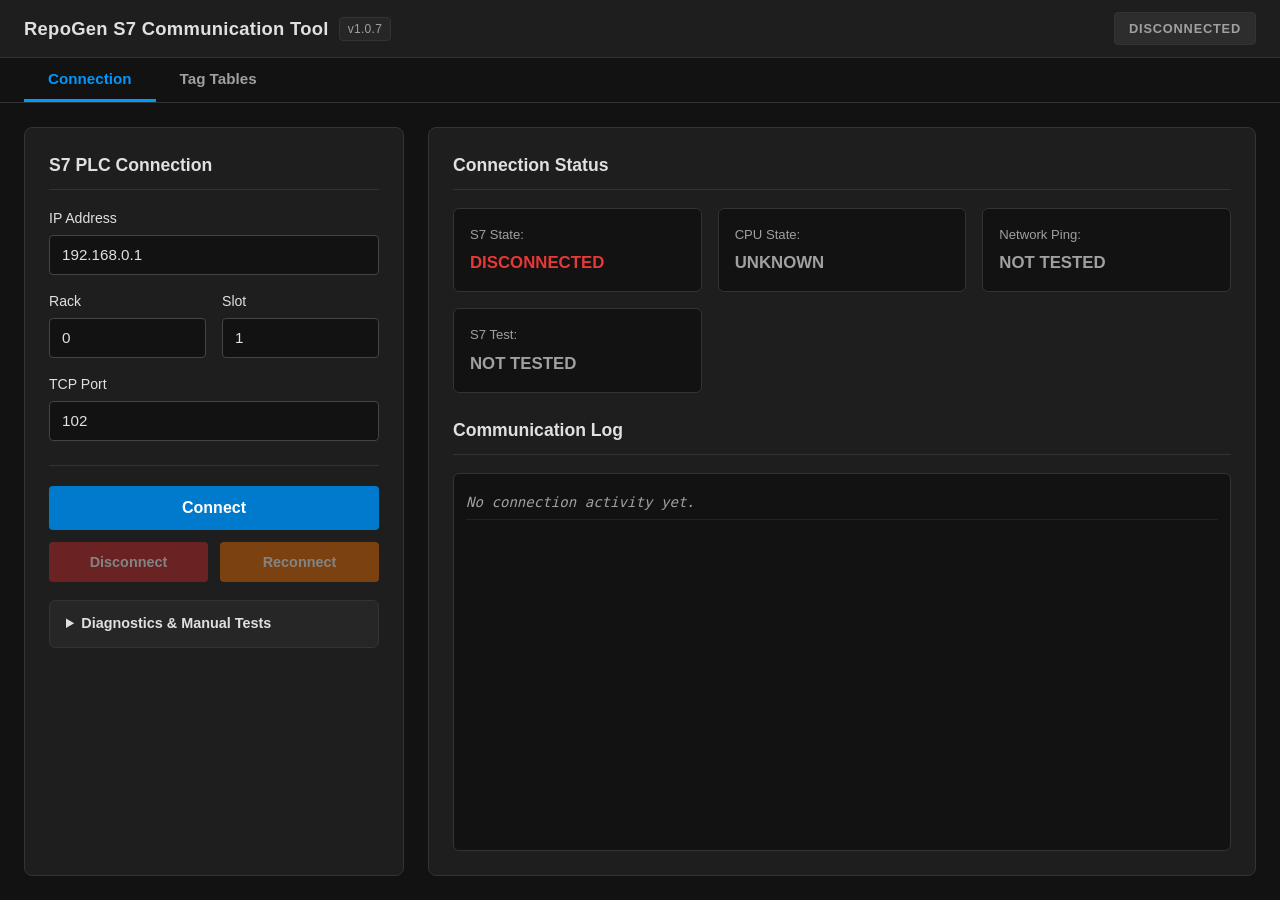
==== frontend/index.html @ 50e24ed0 "Fix RepoGen S7: BOOL normalization, transport failure auto-recovery, and full UI/UX overhaul" ====
<!DOCTYPE html>
<html lang="en">
<head>
    <meta charset="UTF-8">
    <meta name="viewport" content="width=device-width, initial-scale=1.0">
    <title>RepoGen - S7 Communication Tool</title>
    <link rel="stylesheet" href="styles.css">
</head>
<body>
    <div class="app-container" id="app-container">
        <header class="app-header">
            <h1>
                RepoGen S7 Communication Tool 
                <span class="version-badge">v1.0.7</span>
            </h1>
            <div id="connection-indicator" class="status-badge disconnected" role="status" aria-live="polite">DISCONNECTED</div>
        </header>

        <nav class="tabs" role="tablist" aria-label="Main Navigation">
            <button class="tab-btn active" id="tab-btn-connection" role="tab" aria-selected="true" aria-controls="tab-connection" data-target="tab-connection">Connection</button>
            <button class="tab-btn" id="tab-btn-tags" role="tab" aria-selected="false" aria-controls="tab-tags" data-target="tab-tags">Tag Tables</button>
        </nav>

        <main class="app-main">
            <!-- Connection Tab -->
            <section id="tab-connection" class="tab-content active" role="tabpanel" aria-labelledby="tab-btn-connection">
                <div class="connection-grid">
                    <!-- Config Panel -->
                    <div class="panel config-panel">
                        <h2>S7 PLC Connection</h2>
                        <form id="connection-form" onsubmit="return false;">
                            <div class="form-group">
                                <label for="ip-address">IP Address</label>
                                <input type="text" id="ip-address" value="192.168.0.1" placeholder="192.168.0.1" autocomplete="off" spellcheck="false">
                            </div>
                            
                            <div class="form-row">
                                <div class="form-group half">
                                    <label for="rack">Rack</label>
                                    <input type="number" id="rack" value="0" min="0" max="7">
                                </div>
                                <div class="form-group half">
                                    <label for="slot">Slot</label>
                                    <input type="number" id="slot" value="1" min="0" max="31">
                                </div>
                            </div>

                            <div class="form-group">
                                <label for="port">TCP Port</label>
                                <input type="number" id="port" value="102" min="1" max="65535">
                            </div>

                            <div class="main-conn-actions">
                                <button type="button" id="btn-connect" class="btn primary btn-large">Connect</button>
                                <div class="secondary-conn-row">
                                    <button type="button" id="btn-disconnect" class="btn danger" disabled>Disconnect</button>
                                    <button type="button" id="btn-reconnect" class="btn warning" disabled>Reconnect</button>
                                </div>
                            </div>

                            <!-- Diagnostics Collapsible -->
                            <details class="diagnostics-accordion" id="diag-details">
                                <summary class="diagnostics-summary">Diagnostics & Manual Tests</summary>
                                <div class="diagnostics-body">
                                    <div class="diag-item">
                                        <button type="button" id="btn-ping" class="btn secondary">Ping PLC</button>
                                        <p>Check whether the device responds on the network.</p>
                                    </div>
                                    <div class="diag-item">
                                        <button type="button" id="btn-test-s7" class="btn secondary">Test S7 Communication</button>
                                        <p>Check whether an S7 session can be established.</p>
                                    </div>
                                </div>
                            </details>
                        </form>
                    </div>

                    <!-- Status Panel -->
                    <div class="panel status-panel">
                        <h2>Connection Status</h2>
                        <div class="status-grid">
                            <div class="status-item">
                                <span class="label">S7 State:</span>
                                <span id="s7-state" class="value disconnected" role="status" aria-live="polite">DISCONNECTED</span>
                            </div>
                            <div class="status-item">
                                <span class="label">CPU State:</span>
                                <span id="cpu-state" class="value unknown" role="status" aria-live="polite">UNKNOWN</span>
                            </div>
                            <div class="status-item">
                                <span class="label">Network Ping:</span>
                                <span id="ping-state" class="value unknown" role="status">NOT TESTED</span>
                            </div>
                            <div class="status-item">
                                <span class="label">S7 Test:</span>
                                <span id="s7-test-state" class="value unknown" role="status">NOT TESTED</span>
                            </div>
                        </div>

                        <h2>Communication Log</h2>
                        <div class="log-container" tabindex="0" role="region" aria-label="Communication Log Output">
                            <ul id="log-list" aria-live="polite">
                                <li class="log-empty">No connection activity yet.</li>
                            </ul>
                        </div>
                    </div>
                </div>
            </section>

            <!-- Tag Tables Tab -->
            <section id="tab-tags" class="tab-content" role="tabpanel" aria-labelledby="tab-btn-tags">
                <div class="tags-layout">
                    <!-- Wide Sidebar (~230px, hidden on narrow screens) -->
                    <aside class="tags-sidebar" id="tags-sidebar" aria-label="Tag Tables Sidebar">
                        <div class="tags-sidebar-header">
                            <h2>Tables</h2>
                            <button type="button" id="btn-new-table-sidebar" class="btn secondary btn-small" title="Create New Table">+ New</button>
                        </div>
                        <ul id="table-list" class="tags-sidebar-list" role="listbox" aria-label="Tag Tables">
                            <!-- Table list injected here -->
                        </ul>
                    </aside>

                    <!-- Main Tags Content -->
                    <div class="tags-main-content">
                        <div class="tags-toolbar">
                            <div class="tags-toolbar-left">
                                <!-- Compact Dropdown for narrow screens -->
                                <div class="compact-table-select-wrap">
                                    <label for="tag-table-select" class="sr-only" style="display:none;">Select Tag Table</label>
                                    <select id="tag-table-select" aria-label="Select Tag Table">
                                        <option value="">Select a Table...</option>
                                    </select>
                                </div>
                                <button type="button" id="btn-toggle-poll" class="btn primary" disabled>Start Monitoring</button>
                                <button type="button" id="btn-add-tag" class="btn secondary" disabled>+ Add Tag</button>
                            </div>
                            <div class="tags-toolbar-right">
                                <button type="button" id="btn-new-table" class="btn secondary compact-table-select-wrap">New Table</button>
                                <button type="button" id="btn-delete-table" class="btn danger" disabled>Delete Table</button>
                            </div>
                        </div>

                        <!-- Monitoring Diagnostics Bar -->
                        <div id="read-diagnostics" class="poll-diag-bar" role="status" aria-live="polite">
                            <span><strong>Status:</strong> Not monitoring</span>
                            <span><strong>Last Poll:</strong> Never</span>
                            <span><strong>Attempted:</strong> 0</span>
                            <span><strong>Success:</strong> 0</span>
                            <span><strong>Failed:</strong> 0</span>
                        </div>

                        <!-- Data Table Container -->
                        <div class="table-responsive" tabindex="0" role="region" aria-label="Tags Data Table">
                            <table class="tags-table" id="tags-table">
                                <thead>
                                    <tr>
                                        <th scope="col">Name</th>
                                        <th scope="col">Address</th>
                                        <th scope="col">Data Type</th>
                                        <th scope="col">Access</th>
                                        <th scope="col">Value</th>
                                        <th scope="col">Quality</th>
                                        <th scope="col">Latency</th>
                                        <th scope="col">Actions</th>
                                    </tr>
                                </thead>
                                <tbody id="tags-tbody">
                                    <tr>
                                        <td colspan="8" style="text-align: center; color: var(--text-muted); padding: 24px;">
                                            Select or create a tag table to view tags.
                                        </td>
                                    </tr>
                                </tbody>
                            </table>
                        </div>
                    </div>
                </div>
            </section>
        </main>
    </div>

    <!-- Modal 1: New / Edit Table -->
    <div id="modal-table" class="modal-overlay" role="dialog" aria-modal="true" aria-labelledby="modal-table-title">
        <div class="modal-card">
            <div class="modal-header">
                <h3 id="modal-table-title">New Tag Table</h3>
                <button type="button" class="btn btn-small secondary btn-close-modal" aria-label="Close dialog">&times;</button>
            </div>
            <div class="modal-body">
                <div class="form-group">
                    <label for="modal-table-name">Table Name</label>
                    <input type="text" id="modal-table-name" placeholder="e.g. Tank System 1" autocomplete="off">
                    <span id="modal-table-name-error" class="field-error"></span>
                </div>
                <div class="form-group">
                    <label for="modal-table-desc">Description (optional)</label>
                    <input type="text" id="modal-table-desc" placeholder="e.g. Main PLC diagnostic tags">
                </div>
            </div>
            <div class="modal-footer">
                <button type="button" class="btn secondary btn-close-modal">Cancel</button>
                <button type="button" id="btn-save-table" class="btn primary">Save Table</button>
            </div>
        </div>
    </div>

    <!-- Modal 2: Add / Edit Tag -->
    <div id="modal-tag" class="modal-overlay" role="dialog" aria-modal="true" aria-labelledby="modal-tag-title">
        <div class="modal-card">
            <div class="modal-header">
                <h3 id="modal-tag-title">Add Tag</h3>
                <button type="button" class="btn btn-small secondary btn-close-modal" aria-label="Close dialog">&times;</button>
            </div>
            <div class="modal-body">
                <input type="hidden" id="modal-tag-id">
                
                <div class="form-group">
                    <label for="modal-tag-name">Tag Name</label>
                    <input type="text" id="modal-tag-name" placeholder="e.g. Pump Running Status" autocomplete="off">
                    <span id="modal-tag-name-error" class="field-error"></span>
                </div>
                
                <div class="form-row">
                    <div class="form-group half">
                        <label for="modal-tag-area">Memory Area</label>
                        <select id="modal-tag-area">
                            <option value="M">Memory (M)</option>
                            <option value="I">Input (I)</option>
                            <option value="Q">Output (Q)</option>
                            <option value="DB">Data Block (DB)</option>
                        </select>
                    </div>
                    <div class="form-group half" id="group-db-number" style="display: none;">
                        <label for="modal-tag-db-number">DB Number</label>
                        <input type="number" id="modal-tag-db-number" min="1" max="65535" value="1">
                        <span id="modal-tag-db-error" class="field-error"></span>
                    </div>
                </div>
                
                <div class="form-row">
                    <div class="form-group half">
                        <label for="modal-tag-type">Data Type</label>
                        <select id="modal-tag-type">
                            <option value="BOOL">BOOL</option>
                            <option value="BYTE">BYTE</option>
                            <option value="SINT">SINT</option>
                            <option value="USINT">USINT</option>
                            <option value="INT">INT</option>
                            <option value="UINT">UINT</option>
                            <option value="WORD">WORD</option>
                            <option value="DINT">DINT</option>
                            <option value="UDINT">UDINT</option>
                            <option value="DWORD">DWORD</option>
                            <option value="REAL">REAL</option>
                        </select>
                    </div>
                    <div class="form-group half">
                        <label for="modal-tag-access">Access</label>
                        <select id="modal-tag-access">
                            <option value="Read/Write">Read/Write</option>
                            <option value="Read Only">Read Only</option>
                        </select>
                    </div>
                </div>

                <div class="form-group">
                    <label for="modal-tag-address">Address Offset</label>
                    <input type="text" id="modal-tag-address" value="0.0" autocomplete="off" spellcheck="false" aria-describedby="tag-address-help tag-address-preview">
                    <span id="tag-address-help" class="help-text">Byte.bit, for example 0.0</span>
                    <div id="tag-address-preview" class="preview-pill" aria-live="polite">Preview: M0.0</div>
                    <span id="modal-tag-address-error" class="field-error"></span>
                </div>
            </div>
            <div class="modal-footer">
                <button type="button" class="btn secondary btn-close-modal">Cancel</button>
                <button type="button" id="btn-save-tag" class="btn primary">Save Tag</button>
            </div>
        </div>
    </div>

    <!-- Modal 3: Write Value (Redesigned) -->
    <div id="modal-write" class="modal-overlay" role="dialog" aria-modal="true" aria-labelledby="modal-write-title">
        <div class="modal-card">
            <div class="modal-header">
                <h3 id="modal-write-title">Write Tag Value</h3>
                <button type="button" class="btn btn-small secondary btn-close-modal" aria-label="Close dialog">&times;</button>
            </div>
            <div class="modal-body">
                <input type="hidden" id="write-tag-id">
                
                <!-- Destination & Tag Metadata -->
                <div class="write-meta-box">
                    <div class="meta-row">
                        <span class="meta-label">Tag Name</span>
                        <span id="write-meta-name" class="meta-val">---</span>
                    </div>
                    <div class="meta-row">
                        <span class="meta-label">PLC Destination</span>
                        <span id="write-meta-dest" class="meta-val">---</span>
                    </div>
                    <div class="meta-row">
                        <span class="meta-label">Resolved Address</span>
                        <span id="write-meta-addr" class="meta-val">---</span>
                    </div>
                    <div class="meta-row">
                        <span class="meta-label">Data Type</span>
                        <span id="write-meta-type" class="meta-val">---</span>
                    </div>
                    <div class="meta-row" style="grid-column: span 2;">
                        <span class="meta-label">Current Status</span>
                        <span id="write-meta-current-status" class="meta-val">Unavailable</span>
                    </div>
                </div>

                <!-- Q Area Hardware Warning -->
                <div id="write-warning-q" class="write-warning-banner" style="display: none;">
                    <strong>CAUTION:</strong> Writing to Output memory (Q) directly changes physical PLC outputs and may affect active machinery.
                </div>

                <!-- Input Group: BOOL -->
                <div id="write-input-bool-group" class="form-group" style="display: none;">
                    <label for="write-bool-select">Proposed Value</label>
                    <select id="write-bool-select" aria-describedby="write-input-error">
                        <option value="" disabled selected>Select value to write...</option>
                        <option value="false">False (0)</option>
                        <option value="true">True (1)</option>
                    </select>
                </div>

                <!-- Input Group: Numeric / Text -->
                <div id="write-input-numeric-group" class="form-group">
                    <label for="write-numeric-input">Proposed Value</label>
                    <input type="text" id="write-numeric-input" placeholder="Enter value" autocomplete="off" spellcheck="false" aria-describedby="write-input-error write-numeric-hint">
                    <span id="write-numeric-hint" class="help-text"></span>
                </div>

                <span id="write-input-error" class="field-error" style="display: none;"></span>

                <!-- Comparison Card -->
                <div class="comparison-card">
                    <div>
                        <span class="meta-label">Current</span><br>
                        <strong id="compare-current-val">Unavailable</strong>
                    </div>
                    <div class="comparison-arrow">&rarr;</div>
                    <div>
                        <span class="meta-label">Proposed</span><br>
                        <strong id="compare-proposed-val">None</strong>
                    </div>
                </div>

                <!-- In-Dialog Result / Status Feedback -->
                <div id="write-status-msg" class="write-status-msg" role="alert"></div>
            </div>
            <div class="modal-footer">
                <button type="button" class="btn secondary btn-close-modal">Cancel</button>
                <button type="button" id="btn-execute-write" class="btn primary" disabled>Write Value</button>
            </div>
        </div>
    </div>

    <script src="app.js"></script>
</body>
</html>
---- frontend/styles.css ----
:root {
    /* Core palette */
    --bg-color: #121212;
    --bg-dark: #121212;
    --panel-bg: #1e1e1e;
    --bg-panel: #1e1e1e;
    --card-bg: #262626;
    --card-bg-hover: #2e2e2e;
    --text-main: #e0e0e0;
    --text-muted: #a0a0a0;
    --border: #333333;
    --border-color: #333333;
    --border-light: #444444;
    
    /* Interactive accents */
    --primary: #007acc;
    --primary-hover: #0098ff;
    --secondary: #2d2d2d;
    --secondary-hover: #3d3d3d;
    --success: #2e7d32;
    --success-light: #4caf50;
    --danger: #c62828;
    --danger-hover: #e53935;
    --warning: #ef6c00;
    --warning-hover: #f57c00;
    --focus-ring: #0098ff;
}

* {
    box-sizing: border-box;
    margin: 0;
    padding: 0;
}

body {
    font-family: -apple-system, BlinkMacSystemFont, 'Segoe UI', Roboto, Helvetica, Arial, sans-serif;
    background-color: var(--bg-color);
    color: var(--text-main);
    line-height: 1.5;
    height: 100vh;
    overflow: hidden;
}

/* Skip link / accessibility */
:focus-visible {
    outline: 2px solid var(--focus-ring) !important;
    outline-offset: 2px !important;
}

.app-container {
    display: flex;
    flex-direction: column;
    height: 100%;
}

.app-container[inert] {
    filter: blur(1px);
    pointer-events: none;
    user-select: none;
}

.app-header {
    display: flex;
    justify-content: space-between;
    align-items: center;
    padding: 12px 24px;
    background-color: var(--panel-bg);
    border-bottom: 1px solid var(--border);
    flex-shrink: 0;
}

.app-header h1 {
    font-size: 1.15rem;
    font-weight: 600;
    letter-spacing: 0.3px;
    display: flex;
    align-items: center;
    gap: 10px;
}

.version-badge {
    font-size: 0.75rem;
    color: var(--text-muted);
    font-weight: normal;
    background: var(--card-bg);
    padding: 2px 8px;
    border-radius: 4px;
    border: 1px solid var(--border);
}

.status-badge {
    padding: 6px 14px;
    border-radius: 4px;
    font-size: 0.8rem;
    font-weight: 700;
    letter-spacing: 0.8px;
    display: inline-block;
}

.status-badge.disconnected { background-color: var(--secondary); color: var(--text-muted); border: 1px solid var(--border); }
.status-badge.connected { background-color: var(--success); color: #ffffff; }
.status-badge.failed, .status-badge.connection-lost { background-color: var(--danger); color: #ffffff; }
.status-badge.connecting, .status-badge.reconnecting { background-color: var(--warning); color: #ffffff; }

/* Tabs */
.tabs {
    display: flex;
    background: var(--bg-dark);
    padding: 0 24px;
    border-bottom: 1px solid var(--border);
    flex-shrink: 0;
}

.tab-btn {
    background: none;
    border: none;
    color: var(--text-muted);
    padding: 12px 24px;
    font-size: 0.95rem;
    font-weight: 600;
    cursor: pointer;
    border-bottom: 3px solid transparent;
    transition: color 0.15s, border-bottom-color 0.15s;
    min-height: 44px;
}

.tab-btn:hover {
    color: var(--text-main);
}

.tab-btn.active {
    color: var(--primary-hover);
    border-bottom-color: var(--primary-hover);
}

/* Main Area */
.app-main {
    flex: 1;
    overflow-y: auto;
    padding: 24px;
    background-color: var(--bg-color);
}

.tab-content {
    display: none;
    width: 100%;
    height: 100%;
}

.tab-content.active {
    display: flex;
    flex-direction: column;
}

/* Connection Layout */
.connection-grid {
    display: grid;
    grid-template-columns: 380px 1fr;
    gap: 24px;
    width: 100%;
    min-height: 100%;
}

@media (max-width: 999px) {
    .connection-grid {
        grid-template-columns: 1fr;
    }
}

.panel {
    background-color: var(--panel-bg);
    border-radius: 8px;
    border: 1px solid var(--border);
    padding: 24px;
    display: flex;
    flex-direction: column;
}

.panel h2 {
    font-size: 1.1rem;
    margin-bottom: 18px;
    color: var(--text-main);
    border-bottom: 1px solid var(--border);
    padding-bottom: 10px;
}

/* Forms */
.form-group {
    margin-bottom: 16px;
}

.form-group label {
    display: block;
    margin-bottom: 6px;
    font-size: 0.88rem;
    color: var(--text-main);
    font-weight: 500;
}

.form-row {
    display: flex;
    gap: 16px;
}

.form-group.half {
    flex: 1;
}

input, select, textarea {
    width: 100%;
    min-height: 40px;
    height: 40px;
    padding: 8px 12px;
    background-color: var(--bg-dark);
    border: 1px solid var(--border-light);
    color: var(--text-main);
    border-radius: 4px;
    font-family: inherit;
    font-size: 0.95rem;
}

input:focus, select:focus, textarea:focus {
    border-color: var(--primary-hover);
}

.help-text {
    font-size: 0.8rem;
    color: var(--text-muted);
    margin-top: 5px;
    display: block;
}

.preview-pill {
    margin-top: 6px;
    padding: 4px 10px;
    background: var(--card-bg);
    border: 1px solid var(--border);
    border-radius: 4px;
    font-family: monospace;
    font-size: 0.85rem;
    color: var(--primary-hover);
    display: inline-block;
}

.field-error {
    color: var(--danger-hover);
    font-size: 0.82rem;
    margin-top: 5px;
    display: none;
}

/* Buttons */
.btn {
    min-height: 40px;
    padding: 8px 16px;
    border: 1px solid transparent;
    border-radius: 4px;
    cursor: pointer;
    font-weight: 600;
    font-size: 0.9rem;
    transition: background-color 0.15s, border-color 0.15s, opacity 0.15s;
    display: inline-flex;
    align-items: center;
    justify-content: center;
    text-align: center;
    user-select: none;
}

.btn:disabled {
    opacity: 0.45;
    cursor: not-allowed !important;
}

.btn.primary {
    background-color: var(--primary);
    color: #ffffff;
}

.btn.primary:hover:not(:disabled) {
    background-color: var(--primary-hover);
}

.btn.secondary {
    background-color: var(--secondary);
    color: var(--text-main);
    border-color: var(--border-light);
}

.btn.secondary:hover:not(:disabled) {
    background-color: var(--secondary-hover);
    border-color: #555555;
}

.btn.danger {
    background-color: var(--danger);
    color: #ffffff;
}

.btn.danger:hover:not(:disabled) {
    background-color: var(--danger-hover);
}

.btn.warning {
    background-color: var(--warning);
    color: #ffffff;
}

.btn.warning:hover:not(:disabled) {
    background-color: var(--warning-hover);
}

.btn.btn-small {
    min-height: 32px;
    height: 32px;
    padding: 4px 10px;
    font-size: 0.82rem;
}

.btn-large {
    min-height: 44px;
    font-size: 1rem;
    width: 100%;
}

.button-stack {
    display: flex;
    flex-wrap: wrap;
    gap: 12px;
    margin-top: 20px;
}

.main-conn-actions {
    margin-top: 24px;
    padding-top: 20px;
    border-top: 1px solid var(--border);
    display: flex;
    flex-direction: column;
    gap: 12px;
}

.secondary-conn-row {
    display: flex;
    gap: 12px;
}

.secondary-conn-row .btn {
    flex: 1;
}

/* Diagnostics Accordion */
.diagnostics-accordion {
    margin-top: 18px;
    border: 1px solid var(--border);
    border-radius: 6px;
    background: var(--card-bg);
}

.diagnostics-summary {
    padding: 12px 16px;
    cursor: pointer;
    font-weight: 600;
    font-size: 0.9rem;
    color: var(--text-main);
    user-select: none;
    outline: none;
}

.diagnostics-summary:hover {
    color: var(--primary-hover);
}

.diagnostics-body {
    padding: 16px;
    border-top: 1px solid var(--border);
    display: flex;
    flex-direction: column;
    gap: 14px;
}

.diag-item {
    display: flex;
    flex-direction: column;
    gap: 6px;
}

.diag-item p {
    font-size: 0.8rem;
    color: var(--text-muted);
}

/* Status Panel */
.status-panel {
    display: flex;
    flex-direction: column;
}

.status-grid {
    display: grid;
    grid-template-columns: repeat(auto-fit, minmax(200px, 1fr));
    gap: 16px;
    margin-bottom: 24px;
}

.status-item {
    background-color: var(--bg-dark);
    padding: 16px;
    border-radius: 6px;
    border: 1px solid var(--border);
    display: flex;
    flex-direction: column;
    gap: 6px;
}

.status-item .label {
    font-size: 0.82rem;
    color: var(--text-muted);
    font-weight: 500;
}

.status-item .value {
    font-size: 1.05rem;
    font-weight: 700;
    word-break: break-word;
}

.value.pass, .value.connected { color: var(--success-light); }
.value.fail, .value.connection-lost, .value.disconnected { color: var(--danger-hover); }
.value.run { color: var(--success-light); }
.value.stop { color: var(--warning); }
.value.unknown { color: var(--text-muted); }

.log-container {
    flex: 1;
    min-height: 220px;
    background-color: var(--bg-dark);
    border: 1px solid var(--border);
    border-radius: 6px;
    overflow-y: auto;
    padding: 12px;
}

#log-list {
    list-style: none;
}

#log-list li {
    padding: 6px 0;
    font-family: monospace;
    font-size: 0.88rem;
    border-bottom: 1px solid #222222;
    display: flex;
    gap: 10px;
    align-items: baseline;
}

.log-empty {
    color: var(--text-muted);
    font-style: italic;
    font-size: 0.9rem;
    padding: 12px;
    text-align: center;
}

.log-time { color: var(--text-muted); min-width: 65px; }
.log-op { color: var(--primary-hover); min-width: 110px; font-weight: 600; }
.log-status { min-width: 50px; font-weight: 700; }
.log-status.PASS { color: var(--success-light); }
.log-status.FAIL { color: var(--danger-hover); }
.log-status.INFO { color: var(--text-muted); }
.log-details { color: var(--text-main); word-break: break-word; }

/* Tag Tables Tab Layout */
.tags-layout {
    display: flex;
    gap: 20px;
    width: 100%;
    min-height: 100%;
}

.tags-sidebar {
    width: 230px;
    flex-shrink: 0;
    background: var(--panel-bg);
    border: 1px solid var(--border);
    border-radius: 8px;
    padding: 16px;
    display: flex;
    flex-direction: column;
}

.tags-sidebar-header {
    display: flex;
    justify-content: space-between;
    align-items: center;
    margin-bottom: 12px;
    padding-bottom: 10px;
    border-bottom: 1px solid var(--border);
}

.tags-sidebar-list {
    list-style: none;
    overflow-y: auto;
    flex: 1;
    display: flex;
    flex-direction: column;
    gap: 4px;
}

.tags-sidebar-list li {
    padding: 10px 12px;
    cursor: pointer;
    border-radius: 4px;
    font-size: 0.9rem;
    color: var(--text-main);
    transition: background 0.15s;
    word-break: break-word;
}

.tags-sidebar-list li:hover {
    background: var(--card-bg-hover);
}

.tags-sidebar-list li.active {
    background: var(--primary);
    color: #ffffff;
    font-weight: 600;
}

.tags-main-content {
    flex: 1;
    background: var(--panel-bg);
    border: 1px solid var(--border);
    border-radius: 8px;
    padding: 20px;
    display: flex;
    flex-direction: column;
    min-width: 0;
}

.tags-toolbar {
    display: flex;
    justify-content: space-between;
    align-items: center;
    flex-wrap: wrap;
    gap: 14px;
    padding-bottom: 16px;
    border-bottom: 1px solid var(--border);
    margin-bottom: 16px;
}

.tags-toolbar-left {
    display: flex;
    align-items: center;
    gap: 12px;
    flex-wrap: wrap;
}

.tags-toolbar-right {
    display: flex;
    align-items: center;
    gap: 12px;
    flex-wrap: wrap;
}

.compact-table-select-wrap {
    display: none;
}

@media (max-width: 999px) {
    .tags-sidebar {
        display: none !important;
    }
    .compact-table-select-wrap {
        display: block;
    }
}

@media (min-width: 1000px) {
    .tags-sidebar {
        display: flex !important;
    }
    .compact-table-select-wrap {
        display: none !important;
    }
}

.poll-diag-bar {
    padding: 10px 14px;
    background: var(--bg-dark);
    border: 1px solid var(--border);
    border-radius: 6px;
    font-size: 0.85rem;
    margin-bottom: 16px;
    display: flex;
    flex-wrap: wrap;
    gap: 16px;
    align-items: center;
}

.table-responsive {
    flex: 1;
    overflow-x: auto;
    overflow-y: auto;
    border: 1px solid var(--border);
    border-radius: 6px;
    background: var(--bg-dark);
}

.tags-table {
    width: 100%;
    border-collapse: collapse;
    font-size: 0.9rem;
    white-space: nowrap;
}

.tags-table th {
    background: var(--panel-bg);
    font-weight: 600;
    color: var(--text-muted);
    font-size: 0.82rem;
    text-transform: uppercase;
    letter-spacing: 0.5px;
    padding: 12px 14px;
    border-bottom: 1px solid var(--border-light);
    position: sticky;
    top: 0;
    z-index: 2;
}

.tags-table td {
    padding: 10px 14px;
    border-bottom: 1px solid var(--border);
    font-family: 'Fira Code', Consolas, monospace;
    font-size: 0.88rem;
    vertical-align: middle;
}

.tags-table tr:hover {
    background: var(--card-bg);
}

.tag-actions-cell {
    display: flex;
    gap: 8px;
    align-items: center;
}

.stale-note {
    font-size: 0.75rem;
    color: var(--warning);
    display: block;
    font-style: italic;
}

/* Modals */
.modal-overlay {
    display: none;
    position: fixed;
    z-index: 1000;
    left: 0;
    top: 0;
    width: 100%;
    height: 100%;
    background-color: rgba(0, 0, 0, 0.78);
    backdrop-filter: blur(2px);
    justify-content: center;
    align-items: center;
    padding: 20px;
    overflow-y: auto;
}

.modal-overlay.active {
    display: flex;
}

.modal-card {
    background-color: #1e1e1e !important;
    border: 1px solid #444444 !important;
    border-radius: 8px;
    padding: 24px;
    width: 100%;
    max-width: 520px;
    box-shadow: 0 16px 40px rgba(0, 0, 0, 0.7);
    color: var(--text-main);
    display: flex;
    flex-direction: column;
    gap: 16px;
    opacity: 1 !important;
    position: relative;
    max-height: 90vh;
    overflow-y: auto;
}

.modal-header {
    display: flex;
    justify-content: space-between;
    align-items: center;
    border-bottom: 1px solid var(--border);
    padding-bottom: 12px;
}

.modal-header h3 {
    font-size: 1.15rem;
    font-weight: 600;
    color: var(--text-main);
}

.modal-body {
    display: flex;
    flex-direction: column;
    gap: 16px;
}

.modal-footer {
    display: flex;
    justify-content: flex-end;
    gap: 12px;
    padding-top: 16px;
    border-top: 1px solid var(--border);
}

/* Write Dialog Specifics */
.write-meta-box {
    background: var(--bg-dark);
    border: 1px solid var(--border);
    border-radius: 6px;
    padding: 12px 14px;
    display: grid;
    grid-template-columns: 1fr 1fr;
    gap: 8px 16px;
    font-size: 0.86rem;
}

.meta-row {
    display: flex;
    flex-direction: column;
}

.meta-label {
    font-size: 0.75rem;
    color: var(--text-muted);
}

.meta-val {
    font-weight: 600;
    font-family: monospace;
}

.comparison-card {
    background: var(--card-bg);
    border: 1px solid var(--border);
    border-radius: 6px;
    padding: 12px 14px;
    font-size: 0.9rem;
    display: flex;
    justify-content: space-between;
    align-items: center;
}

.comparison-arrow {
    color: var(--primary-hover);
    font-weight: bold;
    font-size: 1.1rem;
}

.write-status-msg {
    padding: 10px 14px;
    border-radius: 4px;
    font-size: 0.88rem;
    display: none;
}

.write-status-msg.success {
    background: rgba(46, 125, 50, 0.25);
    border: 1px solid var(--success-light);
    color: var(--success-light);
    display: block;
}

.write-status-msg.error {
    background: rgba(198, 40, 40, 0.25);
    border: 1px solid var(--danger-hover);
    color: #ff8a80;
    display: block;
}

.write-status-msg.warning {
    background: rgba(239, 108, 0, 0.25);
    border: 1px solid var(--warning);
    color: #ffcc80;
    display: block;
}

.write-warning-banner {
    background: rgba(198, 40, 40, 0.2);
    border-left: 4px solid var(--danger-hover);
    padding: 8px 12px;
    font-size: 0.84rem;
    color: #ffcdd2;
}
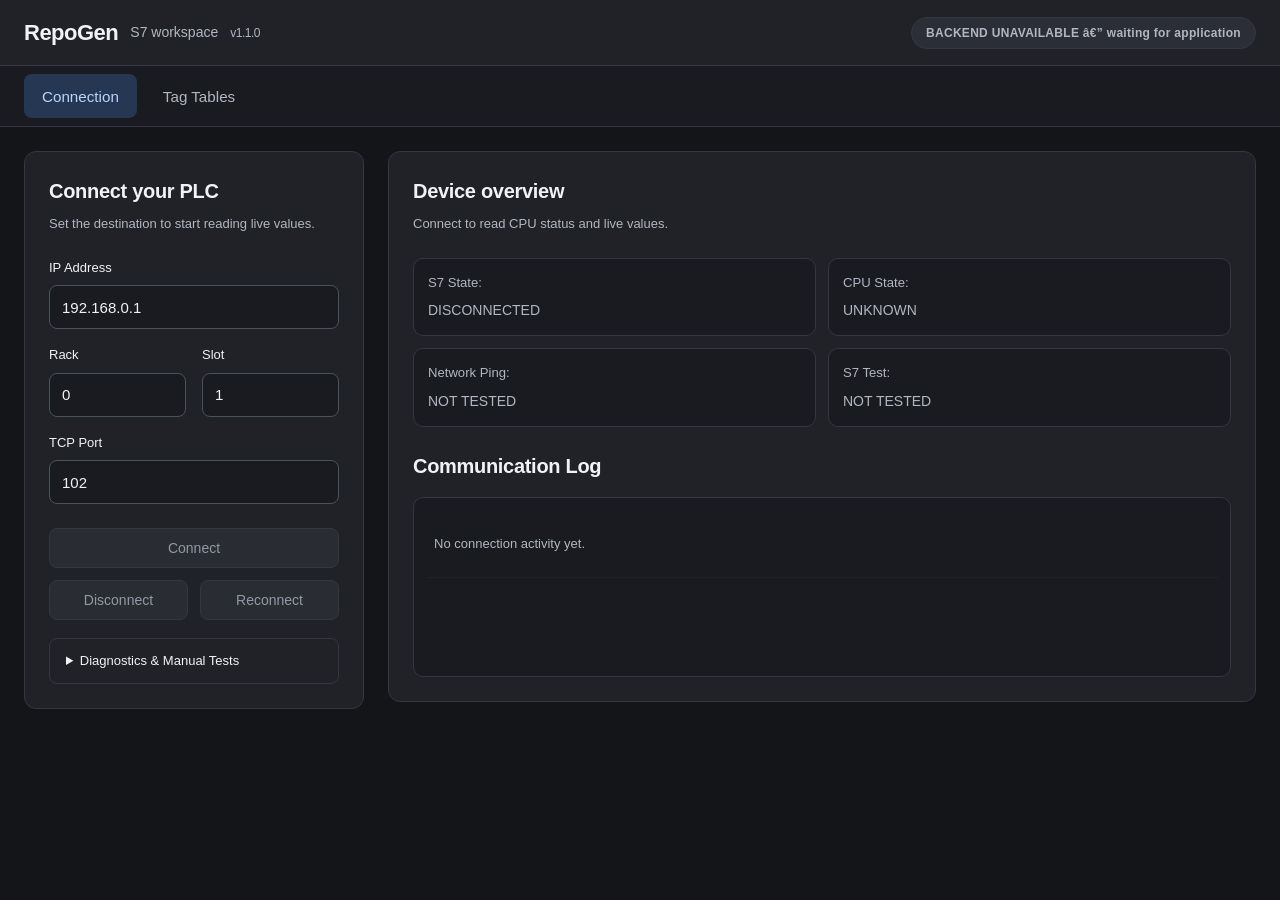
==== commit 523d0732: "Release v1.1.0 desktop redesign and connection reliability fixes" ====
--- a/frontend/index.html
+++ b/frontend/index.html
@@ -5,13 +5,14 @@
     <meta name="viewport" content="width=device-width, initial-scale=1.0">
     <title>RepoGen - S7 Communication Tool</title>
     <link rel="stylesheet" href="styles.css">
+    <link rel="stylesheet" href="premium.css">
 </head>
 <body>
     <div class="app-container" id="app-container">
         <header class="app-header">
             <h1>
-                RepoGen S7 Communication Tool 
-                <span class="version-badge">v1.0.7</span>
+                RepoGen <span class="brand-caption">S7 workspace</span>
+                <span class="version-badge">v1.1.0</span>
             </h1>
             <div id="connection-indicator" class="status-badge disconnected" role="status" aria-live="polite">DISCONNECTED</div>
         </header>
@@ -27,7 +28,7 @@
                 <div class="connection-grid">
                     <!-- Config Panel -->
                     <div class="panel config-panel">
-                        <h2>S7 PLC Connection</h2>
+                        <h2>Connect your PLC</h2><p class="panel-intro">Set the destination to start reading live values.</p>
                         <form id="connection-form" onsubmit="return false;">
                             <div class="form-group">
                                 <label for="ip-address">IP Address</label>
@@ -53,8 +54,8 @@
                             <div class="main-conn-actions">
                                 <button type="button" id="btn-connect" class="btn primary btn-large">Connect</button>
                                 <div class="secondary-conn-row">
-                                    <button type="button" id="btn-disconnect" class="btn danger" disabled>Disconnect</button>
-                                    <button type="button" id="btn-reconnect" class="btn warning" disabled>Reconnect</button>
+                                    <button type="button" id="btn-disconnect" class="btn secondary" disabled>Disconnect</button>
+                                    <button type="button" id="btn-reconnect" class="btn secondary" disabled>Reconnect</button>
                                 </div>
                             </div>
 
@@ -77,7 +78,7 @@
 
                     <!-- Status Panel -->
                     <div class="panel status-panel">
-                        <h2>Connection Status</h2>
+                        <h2>Device overview</h2><p class="panel-intro" id="connection-guidance">Connect to read CPU status and live values.</p>
                         <div class="status-grid">
                             <div class="status-item">
                                 <span class="label">S7 State:</span>
@@ -137,7 +138,7 @@
                             </div>
                             <div class="tags-toolbar-right">
                                 <button type="button" id="btn-new-table" class="btn secondary compact-table-select-wrap">New Table</button>
-                                <button type="button" id="btn-delete-table" class="btn danger" disabled>Delete Table</button>
+                                <details class="table-menu"><summary>Table options</summary><div class="table-menu-body"><button type="button" id="btn-delete-table" class="btn danger" disabled>Delete Table</button></div></details>
                             </div>
                         </div>
 
@@ -157,17 +158,17 @@
                                     <tr>
                                         <th scope="col">Name</th>
                                         <th scope="col">Address</th>
-                                        <th scope="col">Data Type</th>
-                                        <th scope="col">Access</th>
+
+
                                         <th scope="col">Value</th>
                                         <th scope="col">Quality</th>
-                                        <th scope="col">Latency</th>
+
                                         <th scope="col">Actions</th>
                                     </tr>
                                 </thead>
                                 <tbody id="tags-tbody">
                                     <tr>
-                                        <td colspan="8" style="text-align: center; color: var(--text-muted); padding: 24px;">
+                                        <td colspan="5" style="text-align: center; color: var(--text-muted); padding: 24px;">
                                             Select or create a tag table to view tags.
                                         </td>
                                     </tr>
--- a/frontend/premium.css
+++ b/frontend/premium.css
@@ -0,0 +1,103 @@
+/* RepoGen desktop design tokens and responsive workspace. */
+:root {
+    color-scheme: dark;
+    --bg-color: #141518; --bg-dark: #191b20;
+    --panel-bg: #202228; --bg-panel: #202228;
+    --card-bg: #292c33; --card-bg-hover: #30343d;
+    --text-main: #f1f2f5; --text-muted: #b1b6c2;
+    --border: #343740; --border-color: #343740; --border-light: #4c515e;
+    --primary: #2269d5; --primary-hover: #3379e6;
+    --secondary: #2b2e36; --secondary-hover: #383d48;
+    --success-light: #71d7a0; --danger-hover: #ff969b; --warning: #edbd6b;
+    --focus-ring: #91beff;
+}
+body { font-family: 'Segoe UI Variable', 'Segoe UI', -apple-system, BlinkMacSystemFont, sans-serif; font-size: 15px; line-height: 1.5; }
+button, input, select, textarea { font-family: inherit; }
+.app-header { padding: 16px 24px; gap: 16px; }
+.app-header h1 { font-size: 22px; letter-spacing: -.5px; gap: 12px; }
+.brand-caption { font-size: 14px; font-weight: 400; color: var(--text-muted); letter-spacing: 0; }
+.version-badge { border: 0; background: transparent; padding: 0; }
+.status-badge { border-radius: 24px; font-size: 12px; font-weight: 600; letter-spacing: .3px; white-space: nowrap; }
+.tabs { gap: 8px; padding-top: 8px; padding-bottom: 8px; }
+.tab-btn { border: 0; border-radius: 8px; padding: 8px 18px; font-weight: 500; }
+.tab-btn.active { background: #253752; color: #b7d5ff; }
+.tab-btn:hover { background: var(--card-bg); }
+.app-main { min-height: 0; }
+.connection-grid { grid-template-columns: minmax(280px, 340px) minmax(0, 1fr); min-height: auto; align-items: start; }
+.panel, .tags-sidebar, .tags-main-content { border-radius: 12px; }
+.panel h2, .tags-sidebar h2 { font-size: 20px; font-weight: 600; letter-spacing: -.3px; border: 0; padding: 0; margin-bottom: 8px; }
+.panel-intro { color: var(--text-muted); font-size: 13px; margin-bottom: 24px; }
+.form-group label { font-size: 13px; font-weight: 500; margin-bottom: 8px; }
+input, select, textarea { border-radius: 8px; font-size: 15px; height: 44px; min-width: 0; }
+.form-group.half { min-width: 0; }
+.btn { border-radius: 8px; min-height: 40px; font-size: 14px; font-weight: 500; transition: background-color 140ms, border-color 140ms, transform 140ms; }
+.btn:active:not(:disabled) { transform: translateY(1px); }
+.btn:disabled, .btn:disabled:hover { background: #292c32; color: #9298a4; border-color: #343740; opacity: 1; }
+.btn.danger:hover:not(:disabled) { background: #a92f3d; }
+.btn.btn-small { min-height: 36px; height: auto; font-size: 13px; }
+.main-conn-actions { margin-top: 8px; padding-top: 8px; border: 0; }
+.diagnostics-accordion { background: transparent; border-radius: 8px; }
+.diagnostics-summary { font-size: 13px; font-weight: 500; }
+.status-grid { grid-template-columns: 1fr 1fr; gap: 12px; }
+.status-item { padding: 14px; border-radius: 10px; gap: 8px; }
+.status-item .value { font-size: 14px; font-weight: 500; }
+.value.disconnected { color: var(--text-muted); }
+.log-container { min-height: 180px; max-height: 320px; border-radius: 10px; margin-top: 8px; }
+#log-list li { font-family: inherit; font-size: 13px; flex-wrap: wrap; }
+#log-list .log-empty { font-style: normal; padding: 24px 8px; }
+.tags-layout { gap: 16px; }
+.tags-sidebar { width: 190px; }
+.tags-sidebar-list li { border-radius: 8px; font-weight: 400; }
+.tags-sidebar-list li.active { background: #253752; color: #c3dcff; }
+.tags-main-content { padding: 20px; }
+.tags-toolbar { gap: 12px; }
+.poll-diag-bar { gap: 8px 16px; padding: 12px; border: 0; background: transparent; font-size: 12px; color: var(--text-muted); }
+.poll-diag-bar strong { font-weight: 500; color: var(--text-main); }
+.table-responsive { border-radius: 10px; min-height: 200px; }
+.tags-table { table-layout: fixed; white-space: normal; }
+.tags-table th { text-transform: none; letter-spacing: 0; font-size: 12px; font-weight: 500; text-align: left; padding: 12px; }
+.tags-table td { font-family: inherit; font-size: 14px; padding: 16px 12px; overflow-wrap: anywhere; vertical-align: top; }
+.tags-table th:nth-child(1) { width: 25%; }
+.tags-table th:nth-child(2) { width: 16%; }
+.tags-table th:nth-child(3) { width: 20%; }
+.tags-table th:nth-child(4) { width: 14%; }
+.tags-table th:last-child { width: 25%; }
+.tags-table .tag-addr-cell, .tags-table .tag-val { font-family: Consolas, monospace; font-variant-numeric: tabular-nums; }
+.tag-actions-cell { flex-wrap: wrap; gap: 6px; }
+.tag-details { margin-top: 8px; font-weight: 400; font-size: 12px; }
+.tag-details summary { color: #a9cdff; cursor: pointer; padding: 4px 0; }
+.tag-metadata { display: flex; flex-direction: column; align-items: start; gap: 8px; margin-top: 8px; color: var(--text-muted); }
+.tag-metadata .btn.danger { background: transparent; border-color: #6b4148; color: #ffb3b7; }
+.table-menu { position: relative; font-size: 13px; }
+.table-menu > summary { cursor: pointer; padding: 10px 12px; border: 1px solid var(--border-light); border-radius: 8px; }
+.table-menu-body { position: absolute; top: calc(100% + 8px); right: 0; padding: 12px; background: var(--panel-bg); border: 1px solid var(--border-light); border-radius: 10px; z-index: 10; box-shadow: 0 12px 30px #0006; min-width: 160px; }
+.modal-overlay { background: #080a10b3; backdrop-filter: blur(5px); }
+.modal-card { background: var(--panel-bg) !important; border-color: var(--border-light) !important; border-radius: 14px; gap: 24px; box-shadow: 0 24px 80px #0008; overflow: hidden; }
+.modal-header { border: 0; padding: 0; flex-shrink: 0; }
+.modal-header h3 { font-size: 22px; letter-spacing: -.4px; }
+.modal-body { gap: 16px; min-height: 0; overflow-y: auto; padding: 3px; }
+.modal-body .form-group { margin-bottom: 0; }
+.modal-footer { padding-top: 20px; flex-shrink: 0; }
+.preview-pill, .write-meta-box, .comparison-card { border-radius: 8px; }
+.help-text { font-size: 12px; }
+@media (max-width: 1199px) {
+    .tags-sidebar { display: none !important; }
+    .compact-table-select-wrap { display: block !important; }
+}
+@media (max-width: 899px) {
+    .connection-grid { grid-template-columns: minmax(260px, .9fr) minmax(0, 1fr); gap: 16px; }
+    .panel { padding: 20px; }
+    .status-grid { gap: 8px; }
+    .status-item { padding: 10px; }
+    .app-main { padding: 16px; }
+    .tags-main-content { padding: 16px; }
+}
+@media (max-width: 699px) {
+    .connection-grid { grid-template-columns: 1fr; }
+    .brand-caption, .version-badge { display: none; }
+    .tags-table td, .tags-table th { padding: 10px 6px; }
+    .tags-toolbar-left { width: 100%; }
+}
+@media (prefers-reduced-motion: reduce) {
+    *, *::before, *::after { transition: none !important; animation: none !important; scroll-behavior: auto !important; }
+}
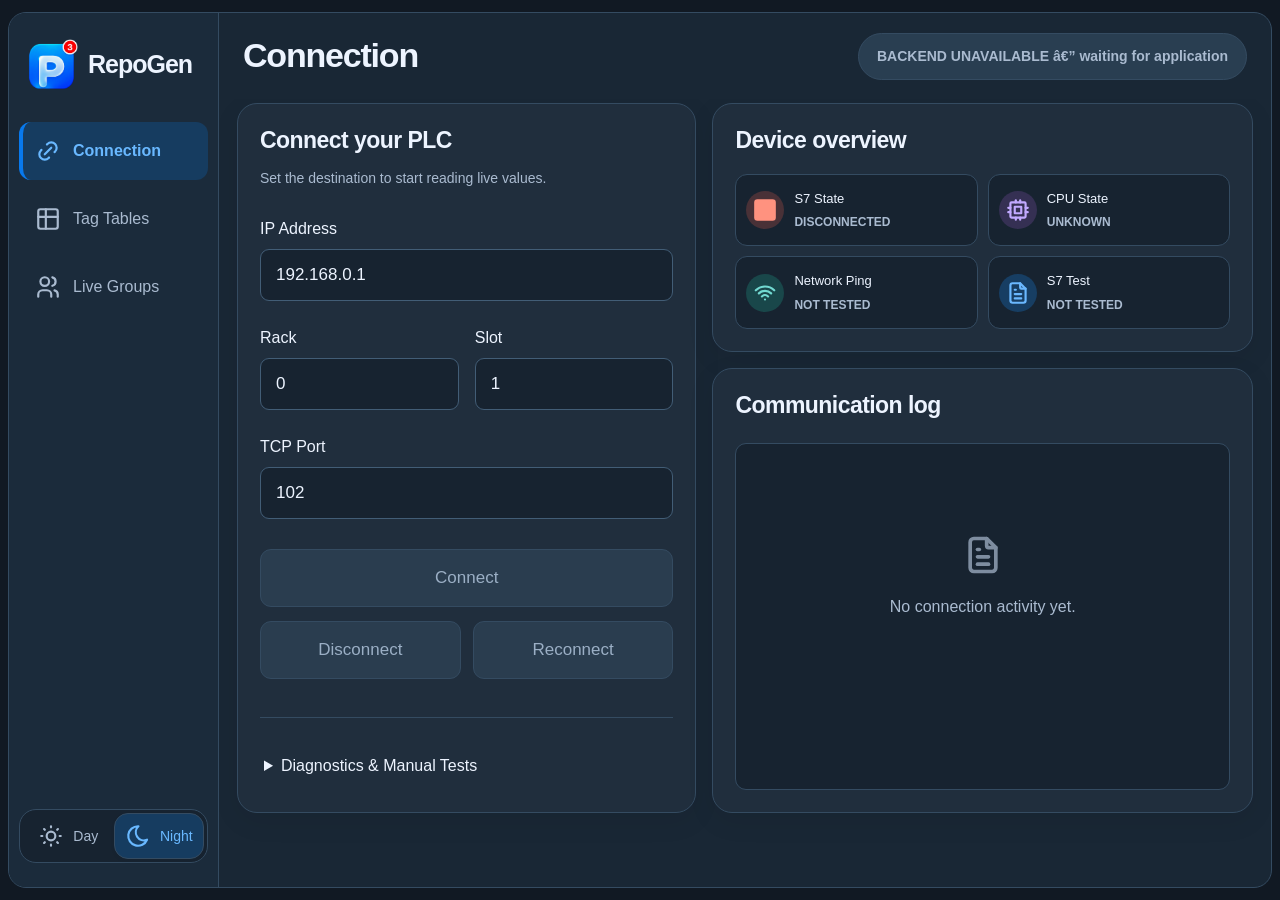
==== commit e7239a99: "Release v1.3.0 branded workspace, live groups and tested trends Add the approved day/night frontend," ====
--- a/frontend/index.html
+++ b/frontend/index.html
@@ -6,23 +6,40 @@
     <title>RepoGen - S7 Communication Tool</title>
     <link rel="stylesheet" href="styles.css">
     <link rel="stylesheet" href="premium.css">
+    <link rel="stylesheet" href="groups.css">
+    <link rel="stylesheet" href="workspace.css">
 </head>
 <body>
     <div class="app-container" id="app-container">
+        <aside class="app-sidebar" aria-label="Workspace navigation">
+            <div class="brand" title="RepoGen v1.3.0">
+                <img src="assets/brand-logo.png" alt="" class="brand-logo">
+                <span>RepoGen</span>
+            </div>
+            <nav class="tabs" role="tablist" aria-label="Main Navigation" aria-orientation="vertical">
+                <button class="tab-btn active" id="tab-btn-connection" role="tab" aria-selected="true" aria-controls="tab-connection" data-target="tab-connection"><span class="ui-icon icon-link" aria-hidden="true"></span>Connection</button>
+                <button class="tab-btn" id="tab-btn-tags" role="tab" aria-selected="false" aria-controls="tab-tags" data-target="tab-tags"><span class="ui-icon icon-table" aria-hidden="true"></span>Tag Tables</button>
+                <button class="tab-btn" id="tab-btn-groups" role="tab" aria-selected="false" aria-controls="tab-groups" data-target="tab-groups"><span class="ui-icon icon-users" aria-hidden="true"></span>Live Groups</button>
+            </nav>
+            <div class="theme-switch" role="group" aria-label="Colour theme">
+                <button id="theme-day" aria-label="Switch to day mode" aria-pressed="false"><span class="ui-icon icon-sun" aria-hidden="true"></span>Day</button>
+                <button id="theme-night" aria-label="Switch to night mode" aria-pressed="true"><span class="ui-icon icon-moon" aria-hidden="true"></span>Night</button>
+            </div>
+        </aside>
         <header class="app-header">
-            <h1>
-                RepoGen <span class="brand-caption">S7 workspace</span>
-                <span class="version-badge">v1.1.0</span>
-            </h1>
+            <h1 id="page-title">Connection</h1>
             <div id="connection-indicator" class="status-badge disconnected" role="status" aria-live="polite">DISCONNECTED</div>
         </header>
 
-        <nav class="tabs" role="tablist" aria-label="Main Navigation">
-            <button class="tab-btn active" id="tab-btn-connection" role="tab" aria-selected="true" aria-controls="tab-connection" data-target="tab-connection">Connection</button>
-            <button class="tab-btn" id="tab-btn-tags" role="tab" aria-selected="false" aria-controls="tab-tags" data-target="tab-tags">Tag Tables</button>
-        </nav>
-
         <main class="app-main">
+            <section id="tab-groups" class="tab-content" role="tabpanel" aria-labelledby="tab-btn-groups">
+                <div class="panel group-panel">
+                    <div class="group-heading"><div><p class="eyebrow">YOUR LIVE WORKSPACE</p><h2>Live Groups</h2><p class="panel-intro">The values you need. Together in one place.</p></div><button id="new-group" class="btn primary">New group</button></div>
+                    <div class="group-controls"><label for="group-select">Group</label><select id="group-select"></select><button id="edit-group" class="btn secondary">Customize</button><button id="monitor-group" class="btn primary">Start live view</button><details class="table-menu group-options"><summary>More</summary><div class="table-menu-body"><button id="delete-group" class="btn danger">Delete group</button></div></details></div>
+                    <p id="group-status" role="status" class="panel-intro" data-state="waiting">Create a group from your tags to get started.</p>
+                    <div id="group-cards" class="group-cards"></div>
+                </div>
+            </section>
             <!-- Connection Tab -->
             <section id="tab-connection" class="tab-content active" role="tabpanel" aria-labelledby="tab-btn-connection">
                 <div class="connection-grid">
@@ -32,23 +49,23 @@
                         <form id="connection-form" onsubmit="return false;">
                             <div class="form-group">
                                 <label for="ip-address">IP Address</label>
-                                <input type="text" id="ip-address" value="192.168.0.1" placeholder="192.168.0.1" autocomplete="off" spellcheck="false">
+                                <input type="text" id="ip-address" required value="192.168.0.1" placeholder="192.168.0.1" autocomplete="off" spellcheck="false">
                             </div>
                             
                             <div class="form-row">
                                 <div class="form-group half">
                                     <label for="rack">Rack</label>
-                                    <input type="number" id="rack" value="0" min="0" max="7">
+                                    <input type="number" id="rack" required value="0" min="0" max="7">
                                 </div>
                                 <div class="form-group half">
                                     <label for="slot">Slot</label>
-                                    <input type="number" id="slot" value="1" min="0" max="31">
+                                    <input type="number" id="slot" required value="1" min="0" max="31">
                                 </div>
                             </div>
 
                             <div class="form-group">
                                 <label for="port">TCP Port</label>
-                                <input type="number" id="port" value="102" min="1" max="65535">
+                                <input type="number" id="port" required value="102" min="1" max="65535">
                             </div>
 
                             <div class="main-conn-actions">
@@ -77,33 +94,36 @@
                     </div>
 
                     <!-- Status Panel -->
-                    <div class="panel status-panel">
-                        <h2>Device overview</h2><p class="panel-intro" id="connection-guidance">Connect to read CPU status and live values.</p>
+                    <div class="status-column"><div class="panel status-panel">
+                        <h2>Device overview</h2><p class="panel-intro sr-only" id="connection-guidance">Connect to read CPU status and live values.</p>
                         <div class="status-grid">
                             <div class="status-item">
-                                <span class="label">S7 State:</span>
+                                <span class="status-icon coral" aria-hidden="true"><span class="ui-icon icon-square-filled"></span></span><span class="label">S7 State</span>
                                 <span id="s7-state" class="value disconnected" role="status" aria-live="polite">DISCONNECTED</span>
                             </div>
                             <div class="status-item">
-                                <span class="label">CPU State:</span>
+                                <span class="status-icon violet" aria-hidden="true"><span class="ui-icon icon-cpu"></span></span><span class="label">CPU State</span>
                                 <span id="cpu-state" class="value unknown" role="status" aria-live="polite">UNKNOWN</span>
                             </div>
                             <div class="status-item">
-                                <span class="label">Network Ping:</span>
+                                <span class="status-icon teal" aria-hidden="true"><span class="ui-icon icon-wifi"></span></span><span class="label">Network Ping</span>
                                 <span id="ping-state" class="value unknown" role="status">NOT TESTED</span>
                             </div>
                             <div class="status-item">
-                                <span class="label">S7 Test:</span>
+                                <span class="status-icon blue" aria-hidden="true"><span class="ui-icon icon-file-text"></span></span><span class="label">S7 Test</span>
                                 <span id="s7-test-state" class="value unknown" role="status">NOT TESTED</span>
                             </div>
                         </div>
 
-                        <h2>Communication Log</h2>
+                    </div>
+                    <div class="panel log-panel">
+                        <h2>Communication log</h2>
                         <div class="log-container" tabindex="0" role="region" aria-label="Communication Log Output">
                             <ul id="log-list" aria-live="polite">
                                 <li class="log-empty">No connection activity yet.</li>
                             </ul>
                         </div>
+                    </div>
                     </div>
                 </div>
             </section>
@@ -134,7 +154,7 @@
                                     </select>
                                 </div>
                                 <button type="button" id="btn-toggle-poll" class="btn primary" disabled>Start Monitoring</button>
-                                <button type="button" id="btn-add-tag" class="btn secondary" disabled>+ Add Tag</button>
+                                <button type="button" id="group-selected" class="btn secondary">Group selected tags</button><button type="button" id="btn-add-tag" class="btn secondary" disabled>+ Add Tag</button>
                             </div>
                             <div class="tags-toolbar-right">
                                 <button type="button" id="btn-new-table" class="btn secondary compact-table-select-wrap">New Table</button>
@@ -361,6 +381,14 @@
         </div>
     </div>
 
-    <script src="app.js"></script>
+    <div id="modal-group" class="modal-overlay" role="dialog" aria-modal="true" aria-labelledby="group-editor-title"><div class="modal-card">
+      <div class="modal-header"><h3 id="group-editor-title">Create a group</h3><button class="btn secondary btn-close-modal" aria-label="Close group editor">×</button></div>
+      <div class="modal-body"><label for="group-name">Group name</label><input id="group-name" maxlength="80" placeholder="e.g. Cooling system">
+      <label for="group-search">Find tags</label><input id="group-search" type="search" placeholder="Search by tag or table name">
+      <p class="help-text">Select tags from any table. Uncheck a tag to remove it from this group.</p><p id="group-count" role="status"></p><div id="group-picker"></div><p id="group-error" role="alert"></p></div>
+      <div class="modal-footer"><button class="btn secondary btn-close-modal">Cancel</button><button id="save-group" class="btn primary">Save group</button></div>
+    </div>
+    </div>
+    <script src="groups.js"></script><script src="app.js"></script>
 </body>
 </html>
--- a/frontend/groups.css
+++ b/frontend/groups.css
@@ -0,0 +1,38 @@
+body { background: radial-gradient(ellipse at 12% 0%, #273753 0%, transparent 55%), radial-gradient(ellipse at 95% 95%, #293349 0%, transparent 50%), #11151e; }
+.app-main,.tabs { background: transparent; }
+.app-header,.panel,.tags-main-content,.tags-sidebar { background: #202735cf; backdrop-filter: blur(24px); border-color: #ffffff20; box-shadow: 0 8px 32px #00000012; }
+.app-header { flex-wrap: wrap; }
+.app-header h1 { margin-right: auto; }
+.group-panel { min-height: 100%; }
+.group-heading { display:flex; justify-content:space-between; gap:24px; align-items:center; }
+.eyebrow { font-size:11px; letter-spacing:2px; color:var(--text-muted); margin-bottom:8px; }
+.group-heading h2 { font-size:28px; }
+.group-controls { display:flex; gap:12px; flex-wrap:wrap; align-items:center; margin:8px 0 20px; }
+.group-controls select { width:auto; min-width:160px; flex:1; }
+.group-cards { display:grid; grid-template-columns:repeat(auto-fit,minmax(220px,1fr)); gap:16px; align-content:start; }
+.live-card { border:1px solid var(--border-light); background:var(--bg-dark); border-radius:20px; padding:24px; min-width:0; }
+.live-card h3 { font-size:16px; font-weight:500; overflow-wrap:anywhere; }
+.card-address,.card-time { color:var(--text-muted); font-size:12px; margin-top:8px; }
+.card-value { font-size:36px; font-weight:600; letter-spacing:-1px; margin:24px 0 16px; font-variant-numeric:tabular-nums; overflow-wrap:anywhere; }
+.card-quality { font-size:13px; color:var(--text-muted); }
+.card-trend { margin-top:20px; color:var(--text-muted); font-size:12px; }
+.card-trend svg { display:block; width:100%; height:126px; color:var(--focus-ring); overflow:visible; }
+.card-trend small { display:block; margin-top:6px; }
+.live-card[data-quality="GOOD"] .card-quality { color:var(--success-light); }
+.live-card[data-quality="STALE"] .card-quality { color:var(--warning); }
+#group-status { font-weight:600; letter-spacing:.25px; }
+#group-status[data-state="live"] { color:var(--success-light); }
+#group-status[data-state="paused"] { color:var(--warning); }
+#group-status[data-state="disconnected"] { color:var(--danger-hover); }
+.group-options { margin-left:auto; }
+.group-options .table-menu-body { min-width:140px; }
+.group-options .btn.danger { white-space:nowrap; }
+.group-empty { padding:32px; color:var(--text-muted); }
+.tag-pick { width:18px; height:18px; min-height:18px; margin-right:8px; vertical-align:middle; accent-color:var(--primary); }
+.group-choice { display:flex; align-items:center; gap:12px; padding:12px 4px; border-bottom:1px solid var(--border); cursor:pointer; }
+.group-choice input { width:20px; height:20px; min-height:20px; accent-color:var(--primary); }
+.group-choice span { flex:1; overflow-wrap:anywhere; }
+.group-choice small { color:var(--text-muted); }
+#group-picker { max-height:240px; overflow-y:auto; flex-shrink:0; }
+#group-error { color:var(--danger-hover); }
+@media(max-width:850px) { .group-controls { gap:8px; } .group-cards { grid-template-columns:repeat(auto-fit,minmax(190px,1fr)); } }
--- a/frontend/workspace.css
+++ b/frontend/workspace.css
@@ -0,0 +1,112 @@
+/* Approved layout: all theme differences are color tokens, never geometry. */
+:root {
+ color-scheme:dark;
+ --bg-color:#111923;--bg-dark:#172330;--panel-bg:#202e3d;--bg-panel:#202e3d;--shell-bg:#192735;--sidebar-bg:#1b2b3b;
+ --card-bg:#243647;--card-bg-hover:#30465b;--text-main:#edf4ff;--text-muted:#aabbd0;--border:#344b61;--border-color:#344b61;--border-light:#425d76;
+ --primary:#0879ed;--primary-hover:#086bd0;--secondary:#293e51;--secondary-hover:#344c62;--selected-bg:#163c60;--selected-text:#69b8ff;
+ --disabled-bg:#2a3d4f;--disabled-text:#9bafc5;--success:#24754b;--success-light:#82d9ab;--danger:#ad3046;--danger-hover:#ff9fad;--warning:#f0c078;
+ --focus-ring:#69b8ff;--shadow:0 8px 28px #00000012;--overlay:#08111dbb;
+ --coral-bg:#493137;--coral:#ff927f;--violet-bg:#353053;--violet:#c1a9ff;--teal-bg:#19474a;--teal:#72d9d1;--blue-bg:#173e63;--blue:#6ab8ff;
+}
+:root[data-theme="light"] {
+ color-scheme:light;
+ --bg-color:#e6f1f9;--bg-dark:#f8fbfe;--panel-bg:#ffffff;--bg-panel:#ffffff;--shell-bg:#edf6fc;--sidebar-bg:#eaf4fc;
+ --card-bg:#f4f9fd;--card-bg-hover:#e9f2fb;--text-main:#101e42;--text-muted:#536b8b;--border:#d4e3f0;--border-color:#d4e3f0;--border-light:#b8cde0;
+ --primary:#0075ed;--primary-hover:#0065d1;--secondary:#edf4fa;--secondary-hover:#dfedf8;--selected-bg:#d6ecff;--selected-text:#005bd3;
+ --disabled-bg:#e6edf3;--disabled-text:#667c96;--success:#24754b;--success-light:#207348;--danger:#b52e43;--danger-hover:#a42639;--warning:#885a13;
+ --focus-ring:#0064d5;--shadow:0 8px 28px #33689a09;--overlay:#1a304c80;
+ --coral-bg:#ffebe5;--coral:#cb4935;--violet-bg:#eee8ff;--violet:#7952cf;--teal-bg:#d7f5ef;--teal:#00877b;--blue-bg:#e0f0ff;--blue:#0075ed;
+}
+body {background:var(--bg-color);padding:32px 10px;font-family:'Segoe UI',-apple-system,BlinkMacSystemFont,sans-serif;font-size:16px;line-height:1.5;}
+.app-container {display:grid;grid-template-columns:minmax(220px,20.5%) minmax(0,1fr);grid-template-rows:100px minmax(0,1fr);background:var(--shell-bg);border:1px solid var(--border);border-radius:18px;overflow:hidden;height:100%;}
+.app-sidebar {grid-row:1/-1;display:flex;flex-direction:column;padding:28px 12px;border-right:1px solid var(--border);background:var(--sidebar-bg);min-height:0;overflow-y:auto;}
+.brand {display:flex;gap:12px;align-items:center;padding:0 18px;margin-bottom:30px;white-space:nowrap;font-size:32px;font-weight:650;letter-spacing:-1px;}
+.brand-logo {width:76px;height:76px;object-fit:contain;flex-shrink:0;}
+.tabs {flex-direction:column;gap:10px;padding:0;border:0;background:none;}
+.tab-btn {display:flex;align-items:center;gap:18px;padding:17px 20px;min-height:58px;border:0;border-left:4px solid transparent;border-radius:12px;text-align:left;color:var(--text-muted);font-size:18px;font-weight:500;background:transparent;}
+.tab-btn.active {color:var(--selected-text);background:var(--selected-bg);border-left-color:var(--primary);font-weight:600;}
+.tab-btn:hover {background:var(--card-bg-hover);}
+.theme-switch {display:flex;padding:3px;border:1px solid var(--border);border-radius:17px;margin:auto 10px 0;background:var(--bg-dark);}
+.theme-switch button {flex:1;min-height:46px;display:flex;align-items:center;justify-content:center;gap:9px;border:1px solid transparent;border-radius:14px;cursor:pointer;background:transparent;color:var(--text-muted);font-size:16px;}
+.theme-switch button[aria-pressed="true"] {background:var(--selected-bg);border-color:var(--border);color:var(--selected-text);box-shadow:0 2px 5px #00000008;}
+.app-header {grid-column:2;background:none;border:0;box-shadow:none;backdrop-filter:none;padding:22px 32px;gap:16px;flex-wrap:nowrap;}
+.app-header h1 {font-size:42px;line-height:1.15;font-weight:650;letter-spacing:-1.2px;}
+.status-badge {border-radius:30px;padding:12px 18px;font-size:14px;letter-spacing:0;font-weight:600;white-space:nowrap;}
+.status-badge.disconnected {background:var(--secondary);color:var(--text-muted);border-color:var(--border);}
+.app-main {grid-column:2;padding:8px 22px 24px;background:none;min-width:0;min-height:0;}
+.tab-content {height:auto;min-height:100%;}
+.connection-grid {display:grid;grid-template-columns:minmax(300px,.82fr) minmax(0,1fr);gap:16px;align-items:stretch;min-height:100%;}
+.panel,.tags-sidebar,.tags-main-content {background:var(--panel-bg);border:1px solid var(--border);border-radius:20px;box-shadow:var(--shadow);backdrop-filter:none;}
+.panel {padding:28px;}
+.panel h2,.tags-sidebar h2 {font-size:27px;font-weight:650;letter-spacing:-.55px;border:0;margin:0 0 12px;padding:0;line-height:1.3;}
+.panel-intro {font-size:16px;color:var(--text-muted);margin-bottom:32px;}
+.config-panel form {margin-top:4px;}
+.form-group {margin-bottom:25px;}
+.form-group label {font-size:16px;font-weight:500;margin-bottom:8px;}
+input,select,textarea {border-radius:9px;background:var(--bg-dark);border-color:var(--border-light);min-width:0;height:52px;padding:10px 15px;font-size:17px;}
+.btn {border-radius:11px;min-height:46px;font-size:15px;font-weight:500;transition:background-color 120ms,border-color 120ms;}
+.btn.secondary:hover:not(:disabled) {border-color:var(--border-light);}
+.btn.primary {box-shadow:0 4px 10px #0075ed12;}
+.btn:disabled,.btn:disabled:hover {background:var(--disabled-bg);color:var(--disabled-text);border-color:var(--border);opacity:1;box-shadow:none;}
+.btn.danger:hover:not(:disabled) {background:#922b3b;color:#fff;}
+.main-conn-actions {border:0;margin-top:30px;padding:0;gap:14px;}
+.main-conn-actions .btn {min-height:58px;font-size:17px;}
+.diagnostics-accordion {margin-top:38px;padding-top:24px;border:0;border-top:1px solid var(--border);border-radius:0;background:transparent;}
+.diagnostics-summary {font-size:16px;font-weight:500;padding:12px 4px;}
+.diagnostics-body {padding:16px 4px;}
+.status-column {display:flex;flex-direction:column;gap:16px;min-width:0;}
+.status-grid {grid-template-columns:repeat(2,minmax(0,1fr));gap:14px;margin:6px 0 0;}
+.status-item {display:grid;grid-template-columns:56px minmax(0,1fr);grid-template-rows:auto auto;align-items:center;column-gap:15px;row-gap:5px;background:var(--bg-dark);border-color:var(--border);padding:20px 15px;border-radius:12px;}
+.status-item .label {color:var(--text-main);font-size:15px;font-weight:400;align-self:end;}
+.status-item .value {font-size:14px;font-weight:600;align-self:start;overflow-wrap:anywhere;}
+.status-icon {width:56px;height:56px;display:flex;align-items:center;justify-content:center;border-radius:50%;grid-row:1/3;}
+.status-icon.coral {background:var(--coral-bg);color:var(--coral);}.status-icon.violet {background:var(--violet-bg);color:var(--violet);}.status-icon.teal {background:var(--teal-bg);color:var(--teal);}.status-icon.blue {background:var(--blue-bg);color:var(--blue);}
+.value.disconnected {color:var(--text-muted);}
+.log-panel {flex:1;min-height:260px;}
+.log-container {margin-top:10px;min-height:200px;max-height:480px;background:var(--bg-dark);border-color:var(--border);border-radius:11px;}
+#log-list {min-height:100%;}
+#log-list li {border-color:var(--border);font-family:inherit;font-size:13px;flex-wrap:wrap;}
+#log-list .log-empty {min-height:240px;height:100%;flex-direction:column;align-items:center;justify-content:center;border:0;font-size:16px;font-style:normal;gap:18px;}
+.log-empty::before {content:'';width:44px;height:44px;background:var(--text-muted);mask:url('assets/icons/file-text.svg') center/contain no-repeat;-webkit-mask:url('assets/icons/file-text.svg') center/contain no-repeat;opacity:.7;}
+.ui-icon {display:inline-block;width:26px;height:26px;flex-shrink:0;background:currentColor;mask:var(--icon) center/contain no-repeat;-webkit-mask:var(--icon) center/contain no-repeat;}
+.icon-link {--icon:url('assets/icons/link.svg');}.icon-table {--icon:url('assets/icons/table.svg');}.icon-users {--icon:url('assets/icons/users.svg');}.icon-sun {--icon:url('assets/icons/sun.svg');}.icon-moon {--icon:url('assets/icons/moon.svg');}.icon-cpu {--icon:url('assets/icons/cpu.svg');}.icon-wifi {--icon:url('assets/icons/wifi.svg');}.icon-file-text {--icon:url('assets/icons/file-text.svg');}.icon-square-filled {--icon:url('assets/icons/square-filled.svg');}
+.sr-only {position:absolute!important;width:1px!important;height:1px!important;padding:0!important;margin:-1px!important;overflow:hidden!important;clip:rect(0,0,0,0)!important;white-space:nowrap!important;border:0!important;}
+.tags-layout {gap:16px;min-height:100%;}.tags-main-content {min-width:0;padding:24px;}.tags-sidebar {width:200px;}
+.tags-sidebar-list li.active {background:var(--selected-bg);color:var(--selected-text);}
+.poll-diag-bar {background:var(--bg-dark);border:1px solid var(--border);border-radius:10px;padding:12px;gap:8px 16px;}
+.tag-details summary {color:var(--selected-text);}.tag-metadata .btn.danger {color:var(--danger-hover);border-color:var(--border-light);}
+.group-heading .eyebrow {display:none;}.group-heading h2 {font-size:26px;}.live-card {background:var(--bg-dark);border-color:var(--border);border-radius:16px;}
+.modal-overlay {background:var(--overlay);backdrop-filter:blur(5px);}.modal-card {background:var(--panel-bg)!important;border-color:var(--border-light)!important;border-radius:18px;}
+.write-warning-banner,.write-status-msg.warning {color:var(--warning);}.write-status-msg.error {color:var(--danger-hover);}
+.btn.secondary:disabled,.btn.secondary:disabled:hover {background:var(--disabled-bg);color:var(--disabled-text);}
+@media(min-width:1401px) {
+ .brand-logo {width:84px;height:84px;}.app-header h1 {font-size:46px;}
+ #tab-connection {height:100%;}.connection-grid {min-height:100%;}
+ .panel h2 {font-size:30px;}.panel-intro {font-size:19px;}
+ .form-group label {font-size:19px;}input,select,textarea {font-size:20px;height:58px;}
+ .form-group {margin-bottom:28px;}.main-conn-actions .btn {font-size:20px;min-height:64px;font-weight:500;}
+ .status-item {padding:25px 18px;grid-template-columns:64px minmax(0,1fr);}.status-icon {width:64px;height:64px;}
+ .status-item .label {font-size:17px;}.status-item .value {font-size:16px;}
+ .diagnostics-summary {font-size:19px;}.log-panel {display:flex;flex-direction:column;}.log-container {flex:1;max-height:none;}
+}
+@media(max-width:1400px) {
+ body {padding:12px 8px;}.app-container {grid-template-columns:210px minmax(0,1fr);grid-template-rows:86px minmax(0,1fr);}
+ .brand {font-size:25px;padding:0 6px;gap:8px;}.brand-logo {width:55px;height:55px;}.app-sidebar {padding:24px 10px;}.tab-btn {font-size:16px;gap:12px;padding:14px 12px;}
+ .app-header {padding:20px 24px;}.app-header h1 {font-size:34px;}.app-main {padding:4px 18px 20px;}.panel {padding:22px;}
+ .connection-grid {grid-template-columns:minmax(265px,.85fr) minmax(0,1fr);}.panel h2 {font-size:23px;}.panel-intro {font-size:14px;margin-bottom:24px;}
+ .status-item {grid-template-columns:38px minmax(0,1fr);column-gap:10px;padding:14px 10px;}.status-icon {width:38px;height:38px;}.status-item .label {font-size:13px;}.status-item .value {font-size:12px;}
+ .status-grid {gap:10px;}.tags-sidebar {display:none!important;}.compact-table-select-wrap {display:block!important;}.theme-switch {margin-left:0;margin-right:0;}.theme-switch button {font-size:14px;}
+}
+@media(max-width:1050px) {
+ .app-container {grid-template-columns:175px minmax(0,1fr);}.brand {font-size:22px;}.brand-logo {width:44px;height:44px;}.app-main {padding:4px 14px 16px;}.app-header {padding:16px;}.panel {padding:18px;}
+ .connection-grid {grid-template-columns:1fr;}.status-item {grid-template-columns:48px minmax(0,1fr);}.status-icon {width:48px;height:48px;}.status-item .value,.status-item .label {font-size:14px;}
+ .main-conn-actions .btn {min-height:48px;}.diagnostics-accordion {margin-top:24px;padding-top:14px;}.tab-btn {gap:10px;font-size:14px;padding-left:9px;padding-right:8px;}
+ .theme-switch button {gap:5px;}.theme-switch .ui-icon {width:20px;height:20px;}.tags-main-content {padding:16px;}
+}
+@media(max-width:650px) {
+ body {padding:0;}.app-container {border:0;border-radius:0;grid-template-columns:1fr;grid-template-rows:auto 76px minmax(0,1fr);}
+ .app-sidebar {grid-row:1;padding:12px;border-right:0;border-bottom:1px solid var(--border);display:grid;grid-template-columns:1fr auto;gap:10px;}.brand {margin:0;}.brand-logo {width:40px;height:40px;}
+ .tabs {grid-row:2;grid-column:1/-1;flex-direction:row;gap:4px;}.tab-btn {flex:1;justify-content:center;min-height:44px;padding:8px;border-left:0;}
+ .theme-switch {grid-column:2;grid-row:1;margin:0;}.theme-switch button {min-height:36px;padding:4px 8px;}.theme-switch .ui-icon {display:none;}.app-header,.app-main {grid-column:1;}
+ .app-header h1 {font-size:28px;}.status-badge {font-size:11px;padding:9px 12px;}.group-heading {gap:12px;}.group-heading h2 {font-size:23px;}
+}
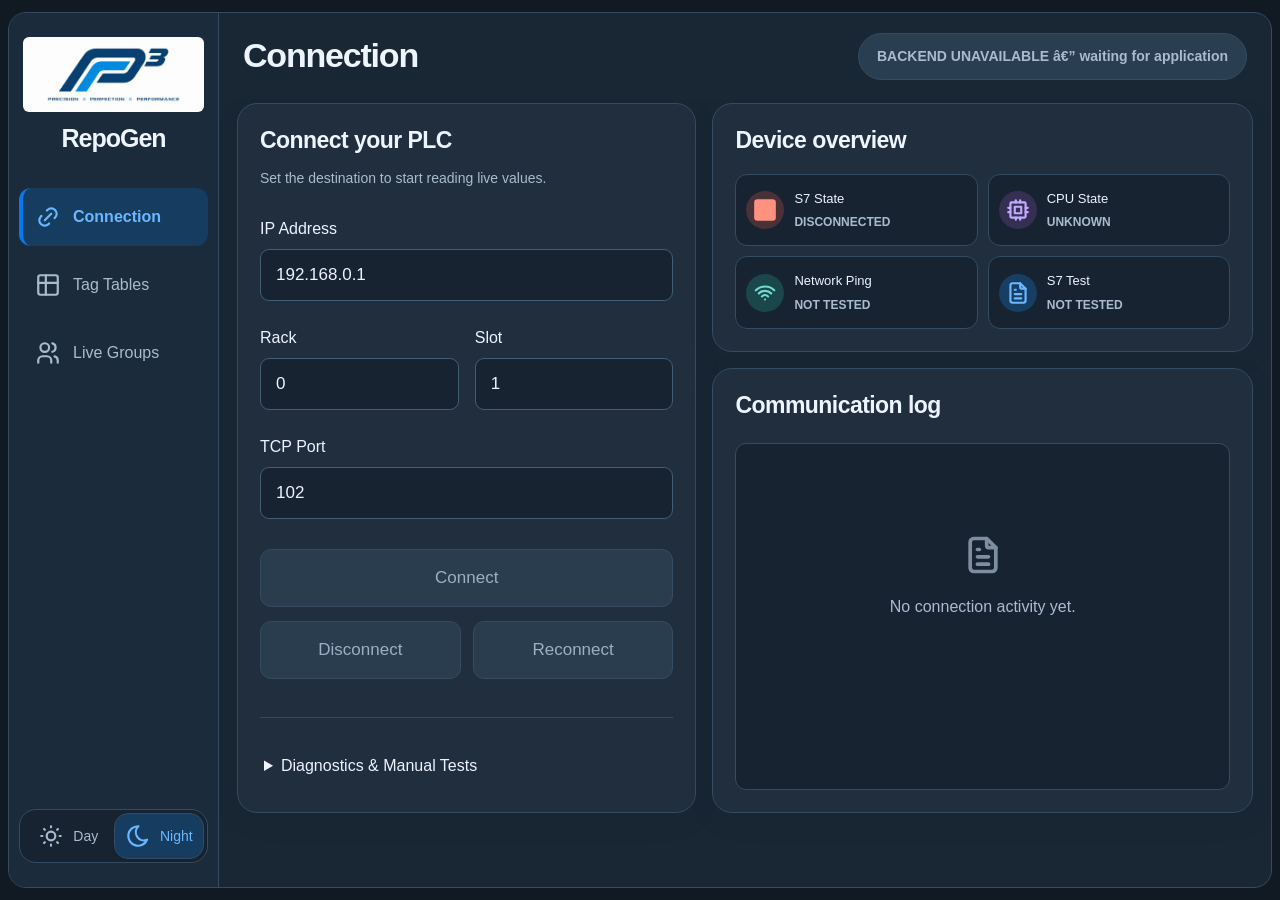
==== commit 1c247b33: "Update RepoGen with official P QUBE logo" ====
--- a/frontend/index.html
+++ b/frontend/index.html
@@ -13,7 +13,7 @@
     <div class="app-container" id="app-container">
         <aside class="app-sidebar" aria-label="Workspace navigation">
             <div class="brand" title="RepoGen v1.3.0">
-                <img src="assets/brand-logo.png" alt="" class="brand-logo">
+                <img src="assets/brand-logo.png" alt="P QUBE SOLUTIONS — Precision × Perfection × Performance" class="brand-logo" width="1600" height="666">
                 <span>RepoGen</span>
             </div>
             <nav class="tabs" role="tablist" aria-label="Main Navigation" aria-orientation="vertical">
--- a/frontend/workspace.css
+++ b/frontend/workspace.css
@@ -110,3 +110,7 @@
  .theme-switch {grid-column:2;grid-row:1;margin:0;}.theme-switch button {min-height:36px;padding:4px 8px;}.theme-switch .ui-icon {display:none;}.app-header,.app-main {grid-column:1;}
  .app-header h1 {font-size:28px;}.status-badge {font-size:11px;padding:9px 12px;}.group-heading {gap:12px;}.group-heading h2 {font-size:23px;}
 }
+
+/* Full official brand lockup, including its tagline. */
+.app-sidebar .brand {flex-direction:column;align-items:stretch;gap:8px;padding:0 4px;text-align:center;white-space:normal;}
+.app-sidebar .brand-logo {display:block;width:100%;height:auto;aspect-ratio:1600/666;object-fit:contain;flex-shrink:0;border-radius:6px;}
